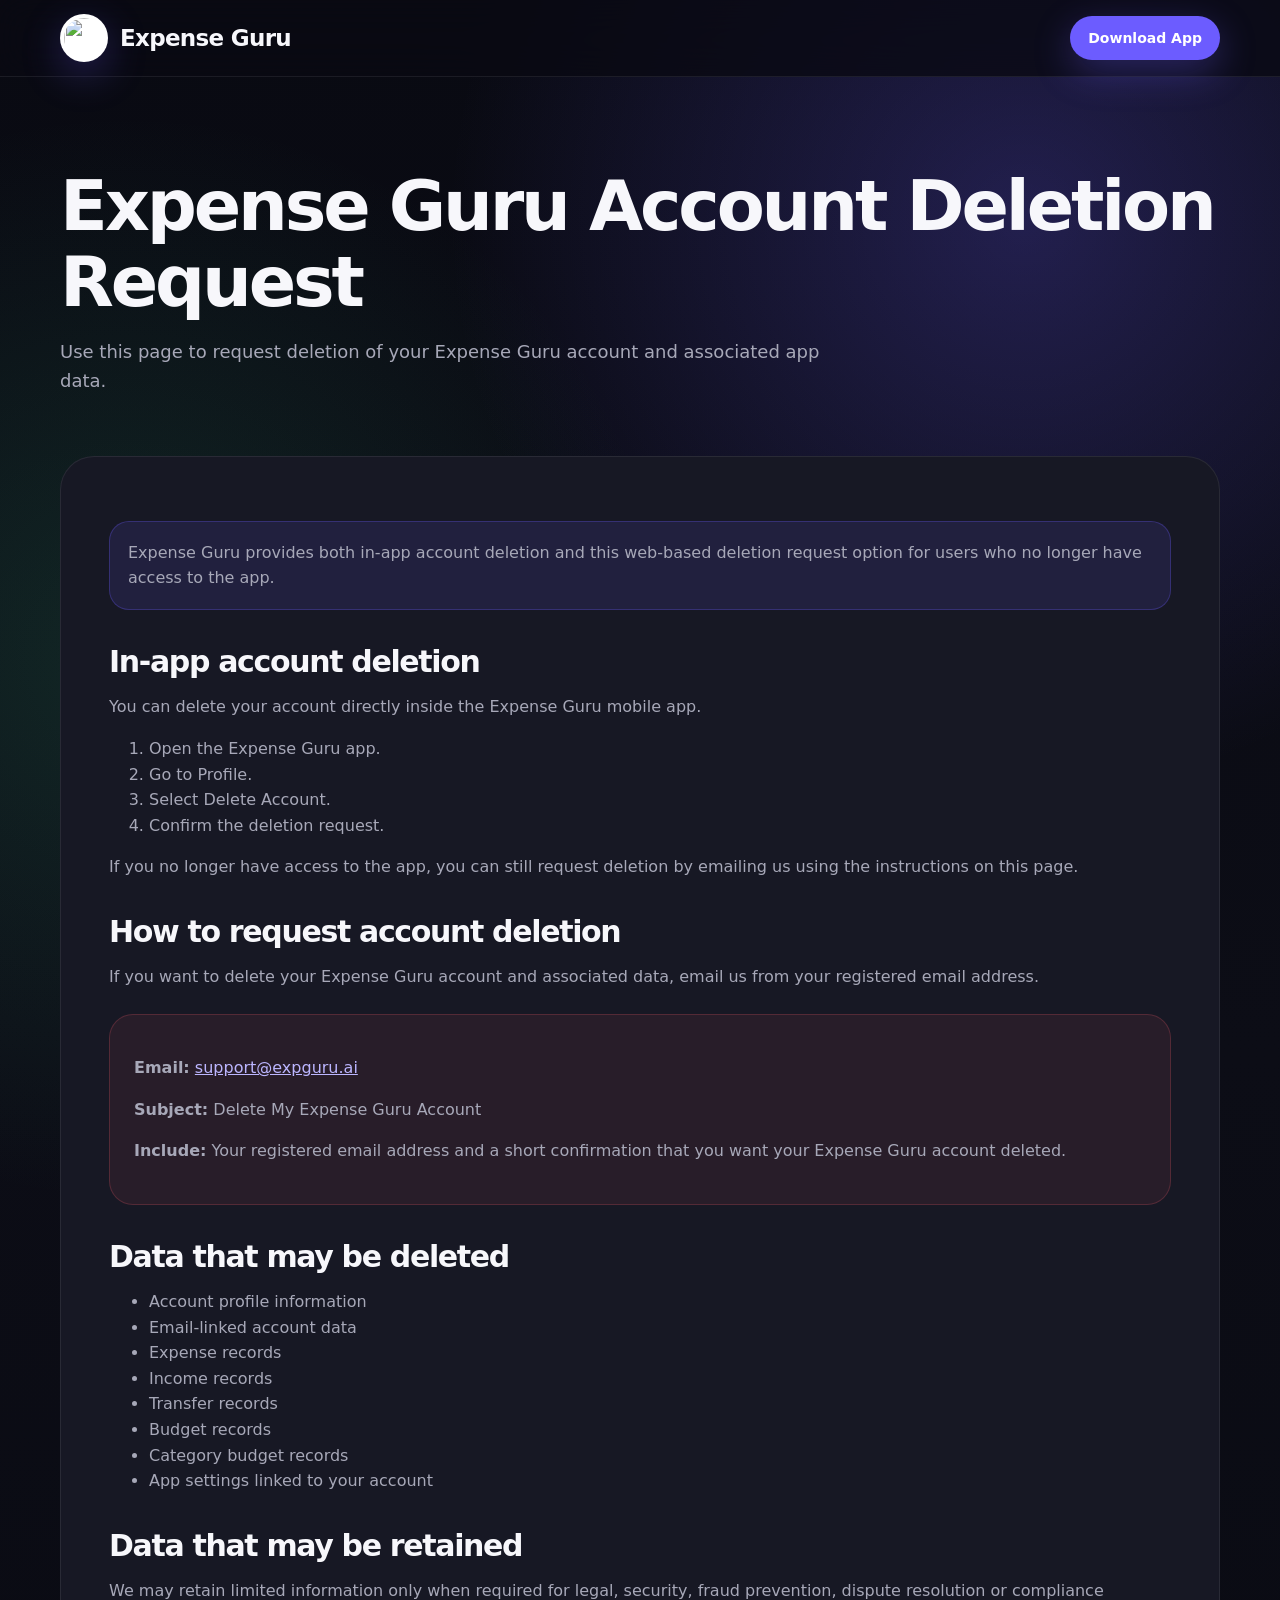
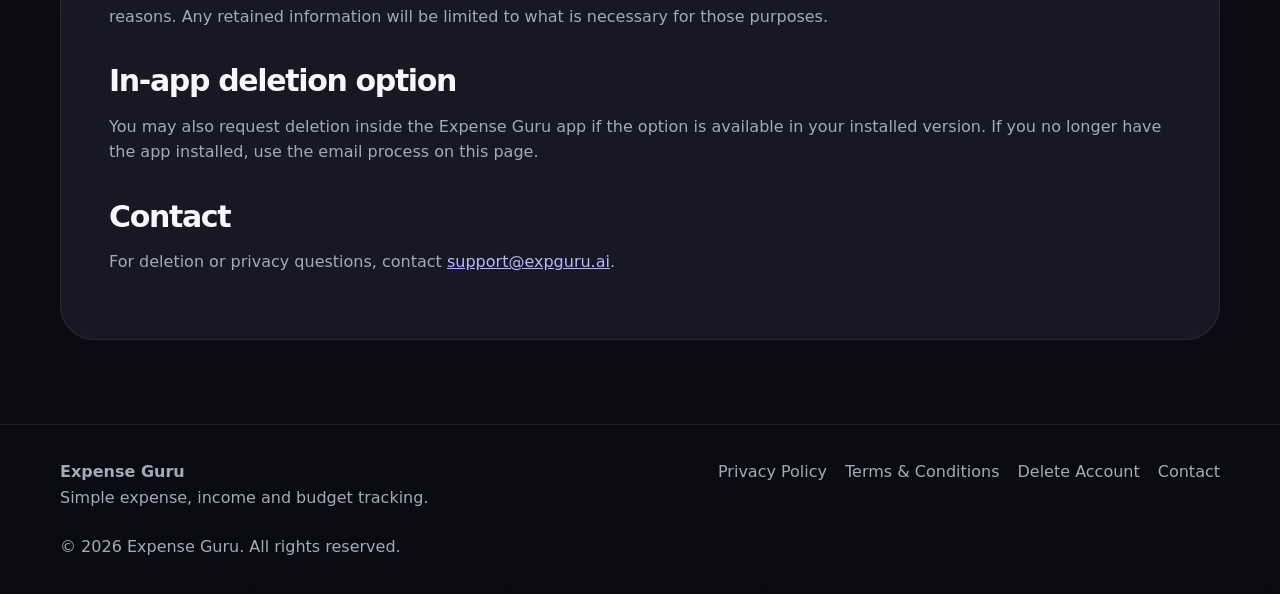
==== delete-account.html @ 48d70ddb "Add files via upload" ====
<!doctype html>
<html lang="en">

<head>
    <meta charset="utf-8">
    <meta name="viewport" content="width=device-width,initial-scale=1">
    <title>Delete Account - Expense Guru</title>
    <link rel="icon" href="assets/favicon.png" sizes="any">
    <meta name="description"
        content="Request deletion of your Expense Guru account and associated app data through the account deletion instructions on this page.">
    <meta name="robots" content="index, follow">
    <link rel="canonical" href="https://bhaskarperurii.github.io/expense-guru/delete-account.html">
    <meta property="og:title" content="Delete Account - Expense Guru">
    <meta property="og:description"
        content="Request deletion of your Expense Guru account and associated app data through the account deletion instructions on this page.">
    <meta property="og:type" content="website">
    <meta property="og:url" content="https://bhaskarperurii.github.io/expense-guru/delete-account.html">
    <meta name="theme-color" content="#090a12">
    <link rel="stylesheet" href="styles.css">
</head>

<body>
    <header class="site-header">
        <div class="container nav"><a class="logo" href="index.html" aria-label="Expense Guru Home"><img class="logo-mark" src="/assets/favicon.png"/><span>Expense Guru</span></a><button class="menu-btn" data-menu-btn
                aria-label="Open navigation" aria-expanded="false">☰</button>
            <nav class="nav-links" data-nav-links>
                <a href="#" class="nav-cta">Download App</a>
            </nav>
        </div>
    </header>
    <main>
        <section class="page-hero">
            <div class="container">
                <h1>Expense Guru Account Deletion Request</h1>
                <p>Use this page to request deletion of your Expense Guru account and associated app data.</p>
            </div>
        </section>
        <section class="content">
            <div class="container legal">
                <p class="notice">
                    Expense Guru provides both in-app account deletion and this web-based deletion request option for
                    users who no longer have access to the app.
                </p>

                <h2>In-app account deletion</h2>
                <p>You can delete your account directly inside the Expense Guru mobile app.</p>
                <ol>
                    <li>Open the Expense Guru app.</li>
                    <li>Go to Profile.</li>
                    <li>Select Delete Account.</li>
                    <li>Confirm the deletion request.</li>
                </ol>
                <p>If you no longer have access to the app, you can still request deletion by emailing us using the
                    instructions on this page.</p>

                <h2>How to request account deletion</h2>
                <p>If you want to delete your Expense Guru account and associated data, email us from your registered
                    email address.</p>
                <div class="delete-box">
                    <p><strong>Email:</strong> <a
                            href="mailto:support@expguru.ai?subject=Delete%20My%20Expense%20Guru%20Account">support@expguru.ai</a>
                    </p>
                    <p><strong>Subject:</strong> Delete My Expense Guru Account</p>
                    <p><strong>Include:</strong> Your registered email address and a short confirmation that you want
                        your Expense Guru account deleted.</p>
                </div>
                
                <h2>Data that may be deleted</h2>
                <ul>
                    <li>Account profile information</li>
                    <li>Email-linked account data</li>
                    <li>Expense records</li>
                    <li>Income records</li>
                    <li>Transfer records</li>
                    <li>Budget records</li>
                    <li>Category budget records</li>
                    <li>App settings linked to your account</li>
                </ul>
                <h2>Data that may be retained</h2>
                <p>We may retain limited information only when required for legal, security, fraud prevention, dispute
                    resolution or compliance reasons. Any retained information will be limited to what is necessary for
                    those purposes.</p>
                <h2>In-app deletion option</h2>
                <p>You may also request deletion inside the Expense Guru app if the option is available in your
                    installed version. If you no longer have the app installed, use the email process on this page.</p>
                <h2>Contact</h2>
                <p>For deletion or privacy questions, contact <a
                        href="mailto:support@expguru.ai">support@expguru.ai</a>.</p>
            </div>
        </section>
    </main>
    <footer class="site-footer">
        <div class="container footer-grid">
            <div><strong>Expense Guru</strong><br><span>Simple expense, income and budget tracking.</span></div>
            <div class="footer-links"><a href="privacy-policy.html">Privacy Policy</a><a
                    href="terms-and-conditions.html">Terms & Conditions</a><a href="delete-account.html">Delete
                    Account</a><a href="mailto:support@expguru.ai">Contact</a></div>
            <div>© <span data-year></span> Expense Guru. All rights reserved.</div>
        </div>
    </footer>
    <script src="script.js"></script>
</body>

</html>
---- styles.css ----
:root {
    --bg: #090a12;
    --surface: #171824;
    --surface2: #1e2030;
    --border: rgba(255, 255, 255, .08);
    --text: #f7f7fb;
    --muted: #a7a8b8;
    --primary: #6c5cff;
    --income: #36b37e;
    --expense: #ef5b68;
    --radius: 28px;
    --max: 1160px
}

* {
    box-sizing: border-box
}

html {
    scroll-behavior: smooth
}

body {
    margin: 0;
    font-family: Inter, system-ui, -apple-system, BlinkMacSystemFont, "Segoe UI", Roboto, Arial, sans-serif;
    color: var(--text);
    background: radial-gradient(circle at 80% 10%, rgba(108, 92, 255, .25), transparent 36rem), radial-gradient(circle at 10% 30%, rgba(54, 179, 126, .16), transparent 34rem), linear-gradient(180deg, #090a12, #0c0d16 48%, #090a12);
    line-height: 1.6
}

a {
    color: inherit;
    text-decoration: none
}

img {
    max-width: 100%;
    display: block
}

.container {
    width: min(var(--max), calc(100% - 40px));
    margin-inline: auto
}

.site-header {
    position: sticky;
    top: 0;
    z-index: 50;
    backdrop-filter: blur(18px);
    background: rgba(9, 10, 18, .78);
    border-bottom: 1px solid var(--border)
}

.nav {
    min-height: 76px;
    display: flex;
    align-items: center;
    justify-content: space-between;
    gap: 24px
}

.logo {
    display: inline-flex;
    align-items: center;
    gap: 12px;
    font-weight: 850;
    letter-spacing: -.03em;
    font-size: 23px
}

.logo-mark {
    width: 48px;
    height: 48px;
    border-radius: 24px;
    display: grid;
    place-items: center;
    padding: 4px;
    background-color:#ffffff;
    box-shadow: 0 12px 40px rgba(108, 92, 255, .3);
    font-weight: 900
}

.nav-links {
    display: flex;
    align-items: center;
    gap: 26px;
    color: var(--muted);
    font-weight: 650;
    font-size: 14px
}

.nav-links a:hover {
    color: var(--text)
}

.nav-cta {
    padding: 11px 18px;
    border-radius: 999px;
    background: var(--primary);
    color: #fff !important;
    box-shadow: 0 12px 38px rgba(108, 92, 255, .32)
}

.menu-btn {
    display: none;
    border: 1px solid var(--border);
    background: var(--surface);
    color: var(--text);
    border-radius: 14px;
    padding: 10px 12px;
    font-size: 18px
}

.hero {
    padding: 96px 0 80px;
    overflow: hidden
}

.hero-grid {
    display: grid;
    grid-template-columns: 1.02fr .98fr;
    gap: 56px;
    align-items: center
}

.eyebrow {
    display: inline-flex;
    align-items: center;
    gap: 10px;
    color: #c9c4ff;
    background: rgba(108, 92, 255, .12);
    border: 1px solid rgba(108, 92, 255, .22);
    padding: 8px 14px;
    border-radius: 999px;
    font-size: 14px;
    font-weight: 700
}

h1,
h2,
h3 {
    line-height: 1.08;
    margin: 0;
    letter-spacing: -.045em
}

h1 {
    margin-top: 22px;
    font-size: clamp(48px, 7vw, 84px)
}

.gradient-text {
    background: linear-gradient(90deg, #fff, #c7c2ff 44%, #87e0b1);
    -webkit-background-clip: text;
    background-clip: text;
    color: transparent
}

.hero p {
    margin: 24px 0 0;
    max-width: 620px;
    color: var(--muted);
    font-size: 20px
}

.hero-actions {
    display: flex;
    gap: 14px;
    flex-wrap: wrap;
    margin-top: 34px
}

.btn {
    display: inline-flex;
    align-items: center;
    justify-content: center;
    min-height: 50px;
    padding: 0 22px;
    border-radius: 16px;
    border: 1px solid var(--border);
    font-weight: 800
}

.btn-primary {
    background: linear-gradient(135deg, var(--primary), #4937df);
    color: #fff;
    box-shadow: 0 18px 48px rgba(108, 92, 255, .34)
}

.btn-secondary {
    background: rgba(255, 255, 255, .04);
    color: var(--text)
}

.hero-card {
    position: relative;
    border-radius: 38px;
    min-height: 680px;
    background: linear-gradient(180deg, rgba(255, 255, 255, .06), rgba(255, 255, 255, .02)), radial-gradient(circle at 60% 0%, rgba(108, 92, 255, .3), transparent 20rem);
    border: 1px solid var(--border);
    box-shadow: 0 24px 80px rgba(0, 0, 0, .35);
    overflow: hidden;
    padding: 28px
}

.phone-stack {
    position: absolute;
    inset: 28px;
    display: grid;
    place-items: center
}

.phone {
    width: min(78%, 360px);
    aspect-ratio: 9/18.5;
    border-radius: 42px;
    background: #070811;
    border: 8px solid #161824;
    box-shadow: 0 34px 100px rgba(0, 0, 0, .55);
    overflow: hidden;
    transform: rotate(-7deg)
}

.phone img {
    width: 100%;
    height: 100%;
    object-fit: cover
}

.float-card {
    position: absolute;
    padding: 18px 20px;
    border-radius: 22px;
    background: rgba(23, 24, 36, .82);
    border: 1px solid var(--border);
    backdrop-filter: blur(16px);
    box-shadow: 0 20px 60px rgba(0, 0, 0, .28)
}

.float-card strong {
    display: block;
    font-size: 24px
}

.float-card span {
    color: var(--muted);
    font-size: 13px;
    font-weight: 700
}

.float-1 {
    left: 24px;
    bottom: 80px
}

.float-2 {
    right: 24px;
    top: 112px
}

.positive {
    color: var(--income)
}

.negative {
    color: var(--expense)
}

.section {
    padding: 84px 0
}

.section-head {
    max-width: 760px;
    margin-bottom: 34px
}

.section-head.center {
    margin-inline: auto;
    text-align: center
}

.section h2 {
    font-size: clamp(36px, 5vw, 58px)
}

.lead {
    margin: 16px 0 0;
    color: var(--muted);
    font-size: 18px
}

.feature-grid,
.screen-grid,
.policy-links {
    display: grid;
    grid-template-columns: repeat(3, 1fr);
    gap: 18px
}

.card {
    background: linear-gradient(180deg, rgba(255, 255, 255, .055), rgba(255, 255, 255, .025));
    border: 1px solid var(--border);
    border-radius: var(--radius);
    padding: 28px;
    box-shadow: 0 10px 40px rgba(0, 0, 0, .18)
}

.icon {
    width: 52px;
    height: 52px;
    display: grid;
    place-items: center;
    border-radius: 18px;
    background: rgba(108, 92, 255, .16);
    color: #c9c4ff;
    font-size: 25px;
    margin-bottom: 22px
}

.card h3 {
    font-size: 22px;
    letter-spacing: -.02em
}

.card p {
    color: var(--muted);
    margin: 12px 0 0
}

.split {
    display: grid;
    grid-template-columns: .95fr 1.05fr;
    gap: 42px;
    align-items: center
}

.mock-dashboard {
    border-radius: 36px;
    padding: 30px;
    background: var(--surface);
    border: 1px solid var(--border);
    box-shadow: 0 24px 80px rgba(0, 0, 0, .35)
}

.stat-row {
    display: grid;
    grid-template-columns: repeat(3, 1fr);
    gap: 14px;
    margin-top: 18px
}

.stat {
    padding: 18px;
    border-radius: 20px;
    background: rgba(255, 255, 255, .035)
}

.stat span {
    color: var(--muted);
    font-size: 13px;
    font-weight: 700
}

.stat strong {
    display: block;
    font-size: 24px;
    margin-top: 4px
}

.screen-card {
    overflow: hidden;
    border-radius: 30px;
    border: 1px solid var(--border);
    background: var(--surface)
}

.screen-card img {
    aspect-ratio: 9/16;
    object-fit: cover;
    width: 100%
}

.screen-card div {
    padding: 18px
}

.screen-card h3 {
    font-size: 19px
}

.screen-card p {
    color: var(--muted);
    margin: 7px 0 0;
    font-size: 14px
}

.policy-card {
    display: flex;
    justify-content: space-between;
    gap: 18px;
    align-items: center;
    transition: .2s ease
}

.policy-card:hover {
    transform: translateY(-3px);
    border-color: rgba(108, 92, 255, .42)
}

.arrow {
    color: #8d7cff;
    font-size: 24px
}

.cta {
    text-align: center;
    padding: 70px 24px;
    border-radius: 42px;
    background: radial-gradient(circle at 30% 0%, rgba(108, 92, 255, .33), transparent 26rem), linear-gradient(135deg, rgba(108, 92, 255, .22), rgba(54, 179, 126, .1));
    border: 1px solid var(--border)
}

.site-footer {
    border-top: 1px solid var(--border);
    padding: 34px 0;
    color: var(--muted)
}

.footer-grid {
    display: flex;
    justify-content: space-between;
    gap: 24px;
    flex-wrap: wrap
}

.footer-links {
    display: flex;
    gap: 18px;
    flex-wrap: wrap
}

.page-hero {
    padding: 70px 0 42px
}

.page-hero h1 {
    font-size: clamp(42px, 6vw, 70px)
}

.page-hero p {
    color: var(--muted);
    max-width: 780px;
    font-size: 18px
}

.content {
    padding-bottom: 84px
}

.legal {
    background: var(--surface);
    border: 1px solid var(--border);
    border-radius: 34px;
    padding: clamp(24px, 5vw, 48px)
}

.legal h2 {
    font-size: 30px;
    margin-top: 36px
}

.legal h2:first-child {
    margin-top: 0
}

.legal h3 {
    font-size: 22px;
    margin-top: 28px
}

.legal p,
.legal li {
    color: var(--muted)
}

.legal a {
    color: #bcb6ff;
    text-decoration: underline
}

.notice {
    background: rgba(108, 92, 255, .12);
    border: 1px solid rgba(108, 92, 255, .28);
    padding: 18px;
    border-radius: 20px;
    color: #dcd9ff
}

.delete-box {
    margin-top: 24px;
    padding: 24px;
    border-radius: 24px;
    background: rgba(239, 91, 104, .08);
    border: 1px solid rgba(239, 91, 104, .22)
}

.steps {
    counter-reset: step;
    list-style: none;
    padding: 0
}

.steps li {
    counter-increment: step;
    display: grid;
    grid-template-columns: 42px 1fr;
    gap: 14px;
    margin: 18px 0
}

.steps li:before {
    content: counter(step);
    width: 42px;
    height: 42px;
    display: grid;
    place-items: center;
    background: var(--primary);
    color: #fff;
    border-radius: 14px;
    font-weight: 900
}

@media(max-width:900px) {
    .menu-btn {
        display: block
    }

    .nav-links {
        position: absolute;
        top: 76px;
        left: 20px;
        right: 20px;
        display: none;
        flex-direction: column;
        align-items: stretch;
        padding: 18px;
        border-radius: 22px;
        background: rgba(23, 24, 36, .96);
        border: 1px solid var(--border)
    }

    .nav-links.open {
        display: flex
    }

    .hero-grid,
    .split {
        grid-template-columns: 1fr
    }

    .hero {
        padding-top: 54px
    }

    .hero-card {
        min-height: 560px
    }

    .phone {
        width: min(72%, 310px)
    }

    .feature-grid,
    .screen-grid,
    .policy-links {
        grid-template-columns: 1fr
    }

    .stat-row {
        grid-template-columns: 1fr
    }
}

@media(max-width:520px) {
    .container {
        width: min(100% - 28px, var(--max))
    }

    .hero-actions {
        flex-direction: column
    }

    .btn {
        width: 100%
    }

    .float-card {
        display: none
    }

    .hero-card {
        min-height: 480px
    }
}
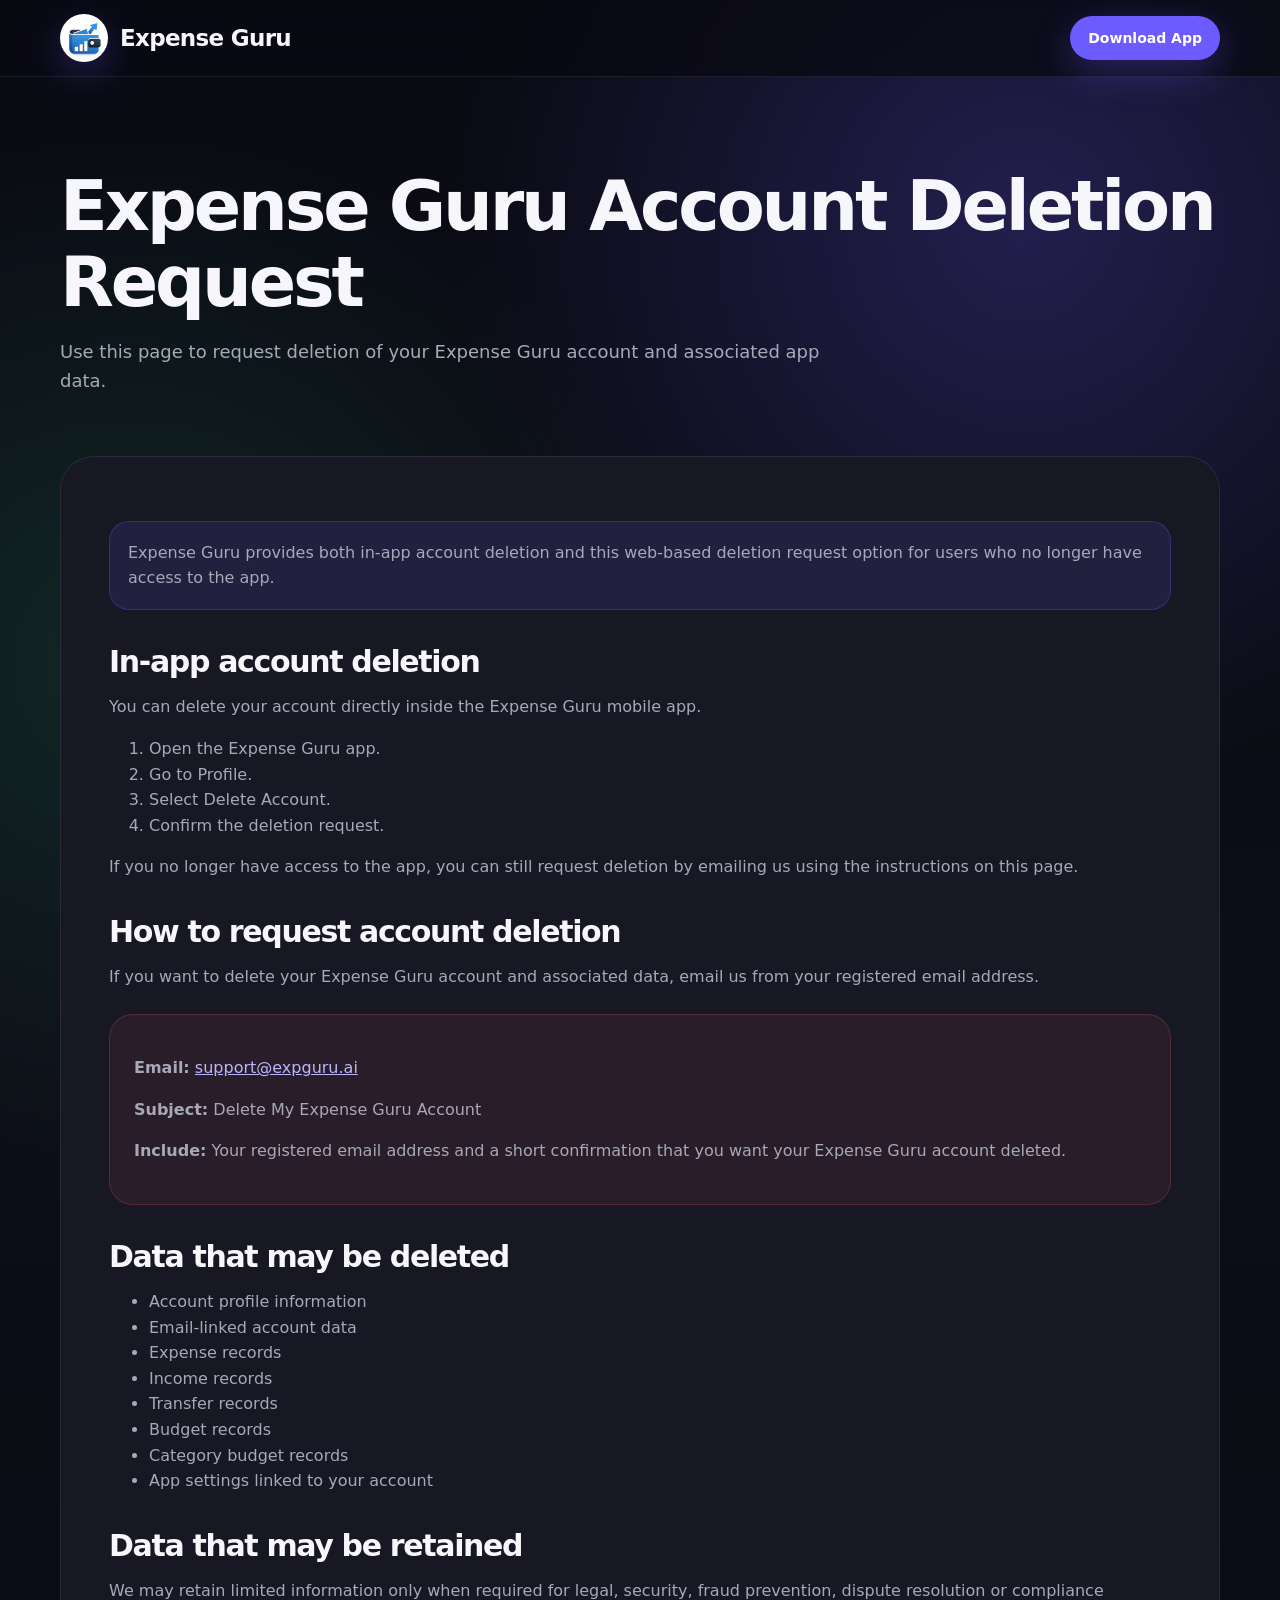
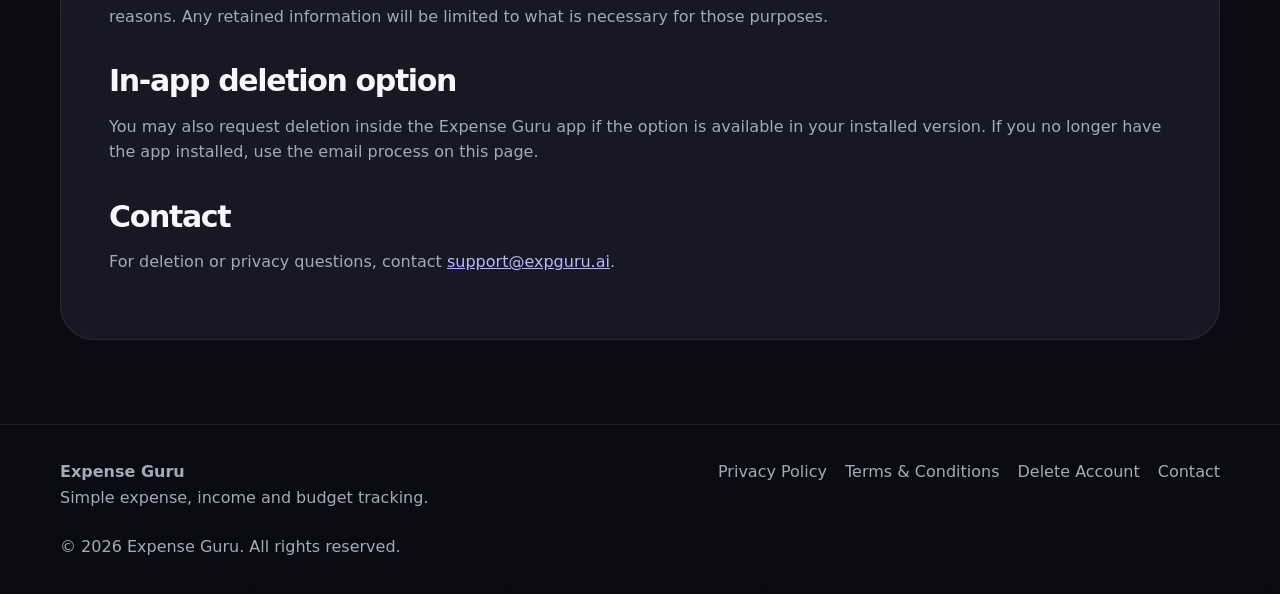
==== commit 8aaab77b: "Update delete-account.html" ====
--- a/delete-account.html
+++ b/delete-account.html
@@ -9,12 +9,12 @@
     <meta name="description"
         content="Request deletion of your Expense Guru account and associated app data through the account deletion instructions on this page.">
     <meta name="robots" content="index, follow">
-    <link rel="canonical" href="https://bhaskarperurii.github.io/expense-guru/delete-account.html">
+    <link rel="canonical" href="https://expguru.ai/expense-guru/delete-account.html">
     <meta property="og:title" content="Delete Account - Expense Guru">
     <meta property="og:description"
         content="Request deletion of your Expense Guru account and associated app data through the account deletion instructions on this page.">
     <meta property="og:type" content="website">
-    <meta property="og:url" content="https://bhaskarperurii.github.io/expense-guru/delete-account.html">
+    <meta property="og:url" content="https://expguru.ai/expense-guru/delete-account.html">
     <meta name="theme-color" content="#090a12">
     <link rel="stylesheet" href="styles.css">
 </head>
@@ -101,4 +101,4 @@
     <script src="script.js"></script>
 </body>
 
-</html>+</html>
